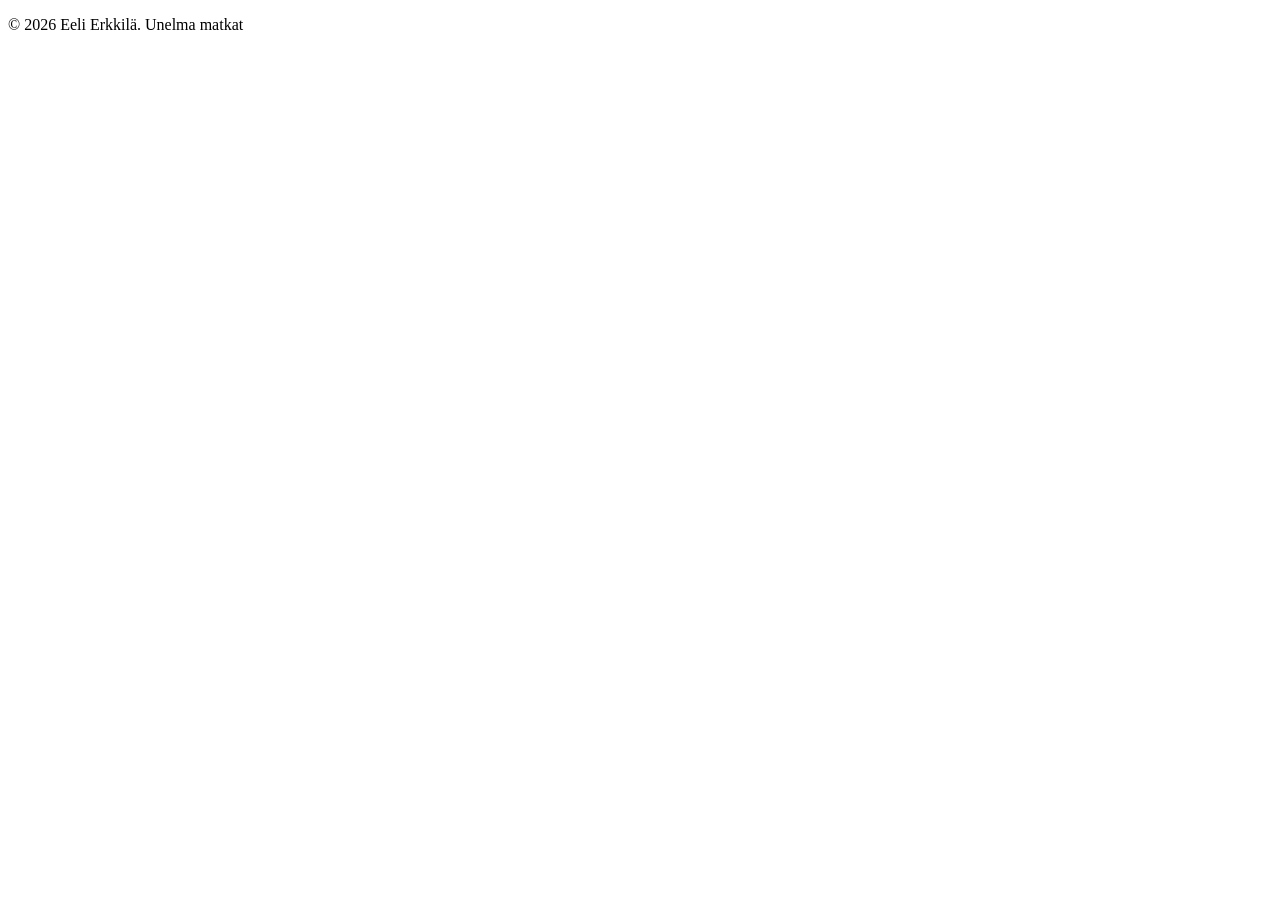
==== kohteet.html @ 8742865d "HTML aloituskoodi" ====
<!DOCTYPE html>
<html lang="en">
<head>
    <meta charset="UTF-8">
    <meta name="viewport" content="width=device-width, initial-scale=1.0">
    <title>Unelma matkat</title>
</head>
<body>
    <footer>
        <p>&copy; 2026 Eeli Erkkilä. Unelma matkat</p>
    </footer>
</body>
</html>
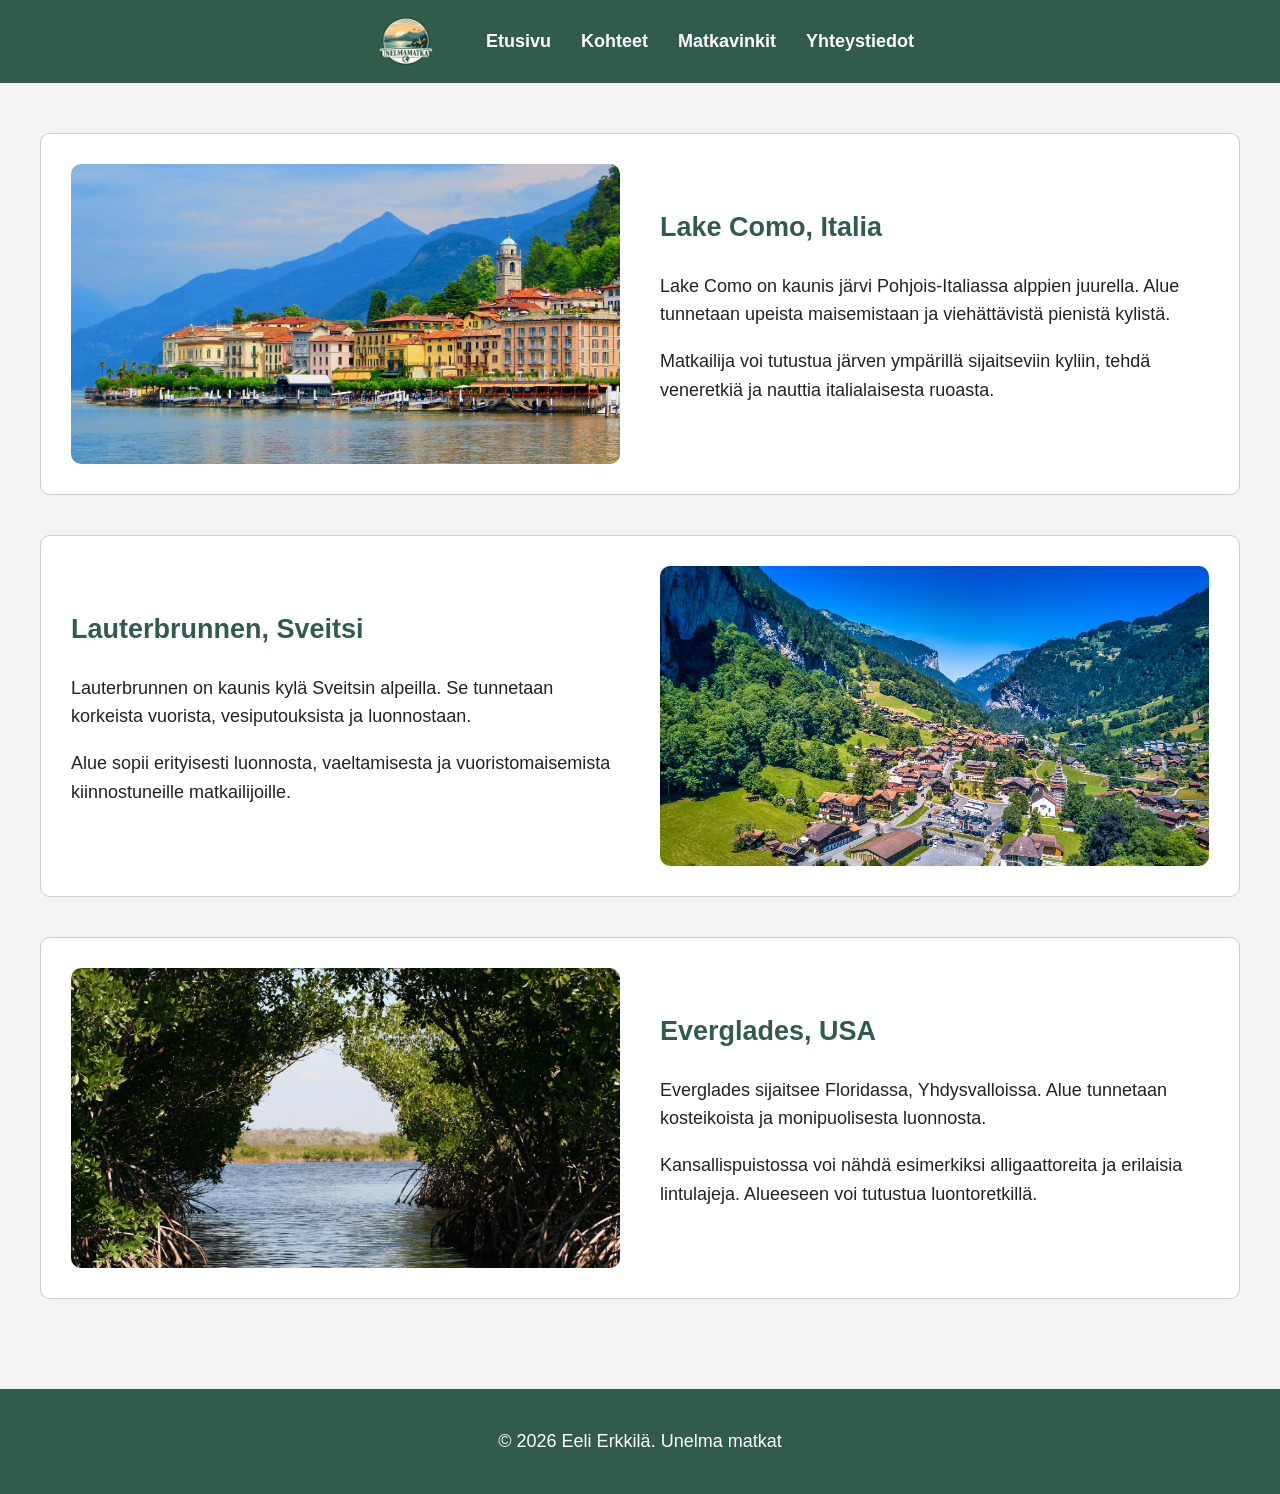
==== commit 9617ad4d: "Päivitetty sivut: index.html, kohteet.html, matkavinkit.html ja yhteystiedot.html sekä lisätty tyyle" ====
--- a/kohteet.html
+++ b/kohteet.html
@@ -1,13 +1,103 @@
 <!DOCTYPE html>
-<html lang="en">
+<html lang="fi">
+
 <head>
     <meta charset="UTF-8">
     <meta name="viewport" content="width=device-width, initial-scale=1.0">
-    <title>Unelma matkat</title>
+    <title>Kohteet</title>
+    <link rel="stylesheet" href="css/style.css">
 </head>
+
 <body>
+    <!-- Sivun yläosa -->
+    <header>
+        <nav class="navbar">
+            <a href="index.html" class="logo">
+                <img src="images/logo.png" alt="Unelmamatkat logo" width="1536" height="1024" fetchpriority="high">
+            </a>
+
+
+            <!-- Navigaatiopalkki -->
+            <ul>
+                <li><a href="index.html">Etusivu</a></li>
+                <li><a href="kohteet.html">Kohteet</a></li>
+                <li><a href="matkavinkit.html">Matkavinkit</a></li>
+                <li><a href="yhteystiedot.html">Yhteystiedot</a></li>
+            </ul>
+        </nav>
+    </header>
+
+    <!-- Sivun pääsisältö -->
+    <main class="kohdesivu">
+
+        <!-- Lake Como -->
+        <article class="kohde-esittely" id="lakecomo">
+            <figure>
+                <img src="images/lakecomo.jpg" alt="Lakecomo" width="4000" height="3000">
+            </figure>
+
+            <div class="kohde-teksti">
+                <h1>Lake Como, Italia</h1>
+                <p>
+                    Lake Como on kaunis järvi Pohjois-Italiassa
+                    alppien juurella. Alue tunnetaan upeista
+                    maisemistaan ja viehättävistä pienistä kylistä.
+                </p>
+                <p>
+                    Matkailija voi tutustua järven ympärillä
+                    sijaitseviin kyliin, tehdä veneretkiä
+                    ja nauttia italialaisesta ruoasta.
+                </p>
+            </div>
+        </article>
+
+        <!-- Lauterbrunnen -->
+        <article class="kohde-esittely" id="lauterbrunnen">
+            <figure>
+                <img src="images/lauterbrunnen.jpg" alt="Lauterbrunnen" width="4000" height="3000">
+            </figure>
+
+            <div class="kohde-teksti">
+                <h2>Lauterbrunnen, Sveitsi</h2>
+                <p>
+                    Lauterbrunnen on kaunis kylä Sveitsin
+                    alpeilla. Se tunnetaan korkeista vuorista,
+                    vesiputouksista ja luonnostaan.
+                </p>
+                <p>
+                    Alue sopii erityisesti luonnosta,
+                    vaeltamisesta ja vuoristomaisemista
+                    kiinnostuneille matkailijoille.
+                </p>
+            </div>
+        </article>
+
+        <!-- Everglades -->
+        <article class="kohde-esittely" id="everglades">
+            <figure>
+                <img src="images/everglades.jpg" alt="Everglades" width="3456" height="2304" loading="lazy">
+            </figure>
+
+            <div class="kohde-teksti">
+                <h2>Everglades, USA</h2>
+                <p>
+                    Everglades sijaitsee Floridassa,
+                    Yhdysvalloissa. Alue tunnetaan
+                    kosteikoista ja monipuolisesta luonnosta.
+                </p>
+                <p>
+                    Kansallispuistossa voi nähdä esimerkiksi
+                    alligaattoreita ja erilaisia lintulajeja.
+                    Alueeseen voi tutustua luontoretkillä.
+                </p>
+            </div>
+        </article>
+
+    </main>
+
     <footer>
         <p>&copy; 2026 Eeli Erkkilä. Unelma matkat</p>
     </footer>
 </body>
+
 </html>
--- a/css/style.css
+++ b/css/style.css
@@ -0,0 +1,236 @@
+/* /* Sivun perustyyli */
+body {
+    margin: 0;
+    font-family: Arial, Helvetica, sans-serif;
+    font-size: 18px;
+    line-height: 1.6;
+    background-color: #f4f4f4;
+    color: #222;
+}
+
+/* Otsikot */
+h1,
+h2,
+h3 {
+    font-family: Verdana, Arial, sans-serif;
+}
+
+/* Otsikoiden värit */
+h2,
+h3 {
+    color: #315c4c;
+}
+
+/* Sivun yläosa */
+header {
+    background-color: #315c4c;
+    color: white;
+    padding: 15px 30px;
+}
+
+/* Navigaation Flexbox-asettelu */
+.navbar {
+    display: flex;
+    justify-content: center;
+    align-items: center;
+    gap: 40px;
+    max-width: 1200px;
+    margin: 0 auto;
+}
+
+/* Sivuston logo */
+.logo {
+    display: inline-block;
+    text-decoration: none;
+}
+/* Logon kuvat */
+.logo img {
+    display: block;
+    width: 80px;
+    height: auto;
+}
+
+/* Navigaation linkkilista */
+.navbar ul {
+    display: flex;
+    flex-wrap: wrap;
+    justify-content: center;
+    align-items: center;
+    gap: 30px;
+    list-style: none;
+    margin: 0;
+    padding: 0;
+}
+
+/* Navigaation linkit */
+.navbar ul a {
+    color: white;
+    text-decoration: none;
+    font-weight: bold;
+}
+
+/* Navigaation linkkien hover-tila */
+.navbar ul a:hover {
+    color: #f2c078;
+}
+
+/* Sivujen pääsisältö */
+main {
+    max-width: 1200px;
+    margin: 30px auto;
+    padding: 20px;
+}
+
+/* Tavalliset linkit */
+a {
+    color: #315c4c;
+    font-weight: bold;
+}
+
+/* Etusivun hero-osio */
+.hero {
+    position: relative;
+    min-height: 550px;
+    display: flex;
+    justify-content: center;
+    align-items: center;
+    text-align: center;
+    overflow: hidden;
+}
+
+/* Hero-kuva */
+.hero-kuva {
+    position: absolute;
+    width: 100%;
+    height: 100%;
+    object-fit: cover;
+    filter: brightness(65%);
+}
+
+/* Hero-kuvan teksti */
+.hero-content {
+    position: relative;
+    z-index: 1;
+    color: white;
+    padding: 30px;
+}
+/* Hero-otsikko ja -teksti */
+.hero h1 {
+    font-size: 48px;
+    margin-bottom: 10px;
+    color: white;
+}
+/* Hero-teksti */
+.hero p {
+    font-size: 22px;
+    color: white;
+}
+
+/* Sisältöosiot */
+.matkakohteet,
+.suosikit {
+    background-color: white;
+    padding: 25px;
+    border: 1px solid #cccccc;
+    border-radius: 10px;
+    margin-bottom: 30px;
+}
+
+/* Etusivun matkakohteiden Flexbox */
+.kohteet-container {
+    display: flex;
+    flex-wrap: wrap;
+    gap: 20px;
+}
+
+/* Etusivun matkakohdekortit */
+.kohde {
+    flex: 1 1 250px;
+    min-width: 0;
+    display: flex;
+    flex-direction: column;
+    background-color: white;
+    padding: 25px;
+    border: 1px solid #cccccc;
+    border-radius: 10px;
+    box-sizing: border-box;
+}
+
+/* Korttien otsikot */
+.kohde h3 {
+    margin-top: 15px;
+}
+
+/* Korttien kuva-alue */
+.kohde figure {
+    margin: 0;
+}
+
+/* Korttien kuvat */
+.kohde img {
+    display: block;
+    width: 100%;
+    height: 180px;
+    object-fit: cover;
+    border-radius: 8px;
+}
+
+/* Korttien linkit */
+.kohde a {
+    margin-top: auto;
+}
+
+/* Kohdesivun Flexbox-asettelu */
+.kohde-esittely {
+    display: flex;
+    align-items: center;
+    gap: 40px;
+    padding: 30px;
+    margin-bottom: 40px;
+    background-color: white;
+    border: 1px solid #cccccc;
+    border-radius: 10px;
+}
+
+/* Kohdesivun kuva-alue */
+.kohde-esittely figure {
+    flex: 1;
+    min-width: 0;
+    margin: 0;
+}
+
+/* Kohdesivun kuvat */
+.kohde-esittely img {
+    display: block;
+    width: 100%;
+    height: 300px;
+    object-fit: cover;
+    border-radius: 10px;
+}
+
+/* Kohdesivun tekstialue */
+.kohde-teksti {
+    flex: 1;
+    min-width: 0;
+}
+
+/* Kohdesivun otsikot */
+.kohde-teksti h1,
+.kohde-teksti h2 {
+    color: #315c4c;
+    margin-top: 0;
+}
+
+/* Joka toinen kohde: kuva oikealle */
+.kohde-esittely:nth-child(even) {
+    flex-direction: row-reverse;
+}
+
+/* Sivun alaosa */
+footer {
+    background-color: #315c4c;
+    color: white;
+    text-align: center;
+    padding: 20px;
+    margin-top: 30px;
+}
